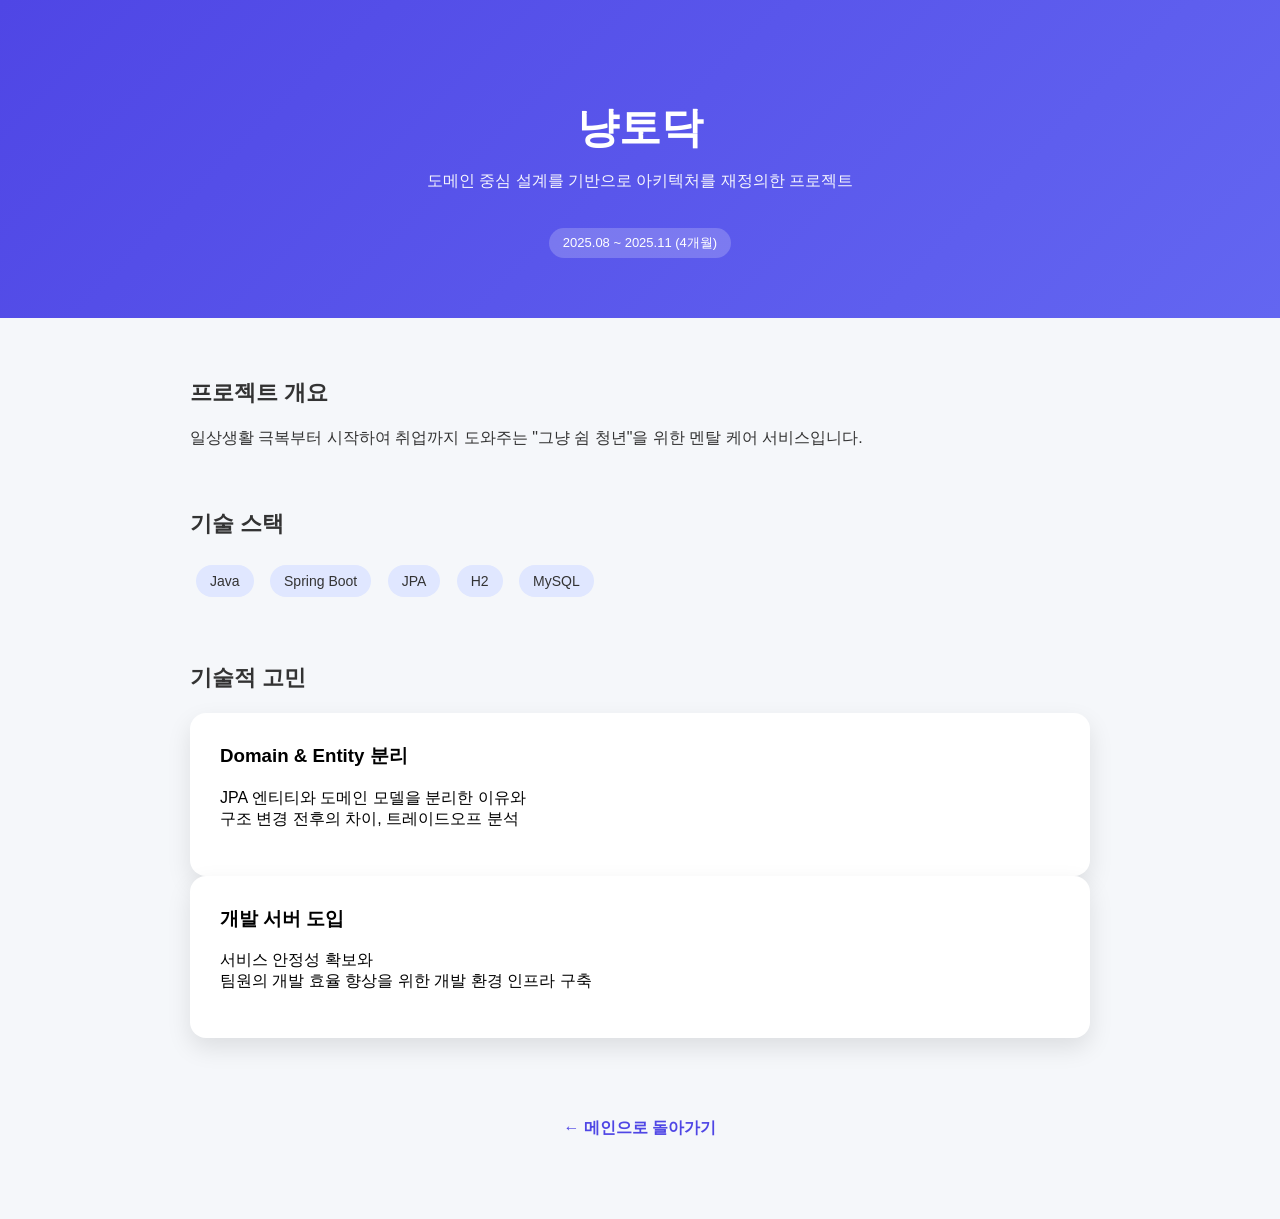
==== projects/nyangtodac/index.html @ 30ea1aba "냥토닥, 파도 추가" ====
<!DOCTYPE html>
<html lang="ko">
<head>
    <meta charset="UTF-8">
    <title>냥토닥 | Project</title>
    <style>
        body {
            margin: 0;
            font-family: Arial, sans-serif;
            background: #f5f7fa;
            color: #333;
        }

        /* HERO */
        .hero {
            padding: 100px 20px 60px 20px;
            text-align: center;
            background: linear-gradient(135deg, #4f46e5, #6366f1);
            color: white;
        }

        .hero h1 {
            margin: 0;
            font-size: 42px;
        }

        .hero p {
            margin-top: 15px;
            font-size: 16px;
            opacity: 0.95;
        }

        .badge {
            display: inline-block;
            margin-top: 20px;
            padding: 6px 14px;
            border-radius: 20px;
            font-size: 13px;
            background: rgba(255,255,255,0.2);
        }

        /* CONTENT */
        .container {
            max-width: 900px;
            margin: 60px auto;
            padding: 0 20px;
        }

        .section {
            margin-bottom: 60px;
	gap: 28px;
        }

        .section h2 {
            margin-bottom: 20px;
            font-size: 22px;
        }

        .stack span {
            display: inline-block;
            margin: 6px;
            padding: 8px 14px;
            border-radius: 20px;
            background: #e0e7ff;
            font-size: 14px;
        }

        /* Card */
        .card {
            padding: 30px;
            border-radius: 16px;
            background: white;
            box-shadow: 0 10px 25px rgba(0, 0, 0, 0.1);
            text-decoration: none;
            color: black;
            display: block;
            transition: all 0.3s ease;
        }

        .card:hover {
            transform: translateY(-6px);
            box-shadow: 0 18px 35px rgba(0, 0, 0, 0.15);
        }

        .card h3 {
            margin-top: 0;
        }

        .back {
            text-align: center;
            margin: 80px 0;
        }

        .back a {
            text-decoration: none;
            color: #4f46e5;
            font-weight: bold;
        }

        .back a:hover {
            text-decoration: underline;
        }
    </style>
</head>
<body>

<!-- HERO -->
<section class="hero">
    <h1>냥토닥</h1>
    <p>도메인 중심 설계를 기반으로 아키텍처를 재정의한 프로젝트</p>
    <div class="badge">2025.08 ~ 2025.11 (4개월)</div>
</section>

<div class="container">

    <!-- 프로젝트 소개 -->
    <div class="section">
        <h2>프로젝트 개요</h2>
        <p>일상생활 극복부터 시작하여 취업까지 도와주는 "그냥 쉼 청년"을 위한 멘탈 케어 서비스입니다.
        </p>
    </div>

    <!-- 기술 스택 -->
    <div class="section">
        <h2>기술 스택</h2>
        <div class="stack">
            <span>Java</span>
            <span>Spring Boot</span>
            <span>JPA</span>
            <span>H2</span>
            <span>MySQL</span>
        </div>
    </div>

    <div class="section">
        <h2>기술적 고민</h2>

        <a href="domain-entity-segregate.html" class="card">
            <h3>Domain & Entity 분리</h3>
            <p>
                JPA 엔티티와 도메인 모델을 분리한 이유와<br>
                구조 변경 전후의 차이, 트레이드오프 분석
            </p>
        </a>
        <a href="dev-infra.html" class="card">
            <h3>개발 서버 도입</h3>
            <p>
                서비스 안정성 확보와<br>
	    팀원의 개발 효율 향상을 위한 개발 환경 인프라 구축
            </p>
        </a>

    </div>


</div>

<div class="back">
    <a href="../../index.html">← 메인으로 돌아가기</a>
</div>

</body>
</html>
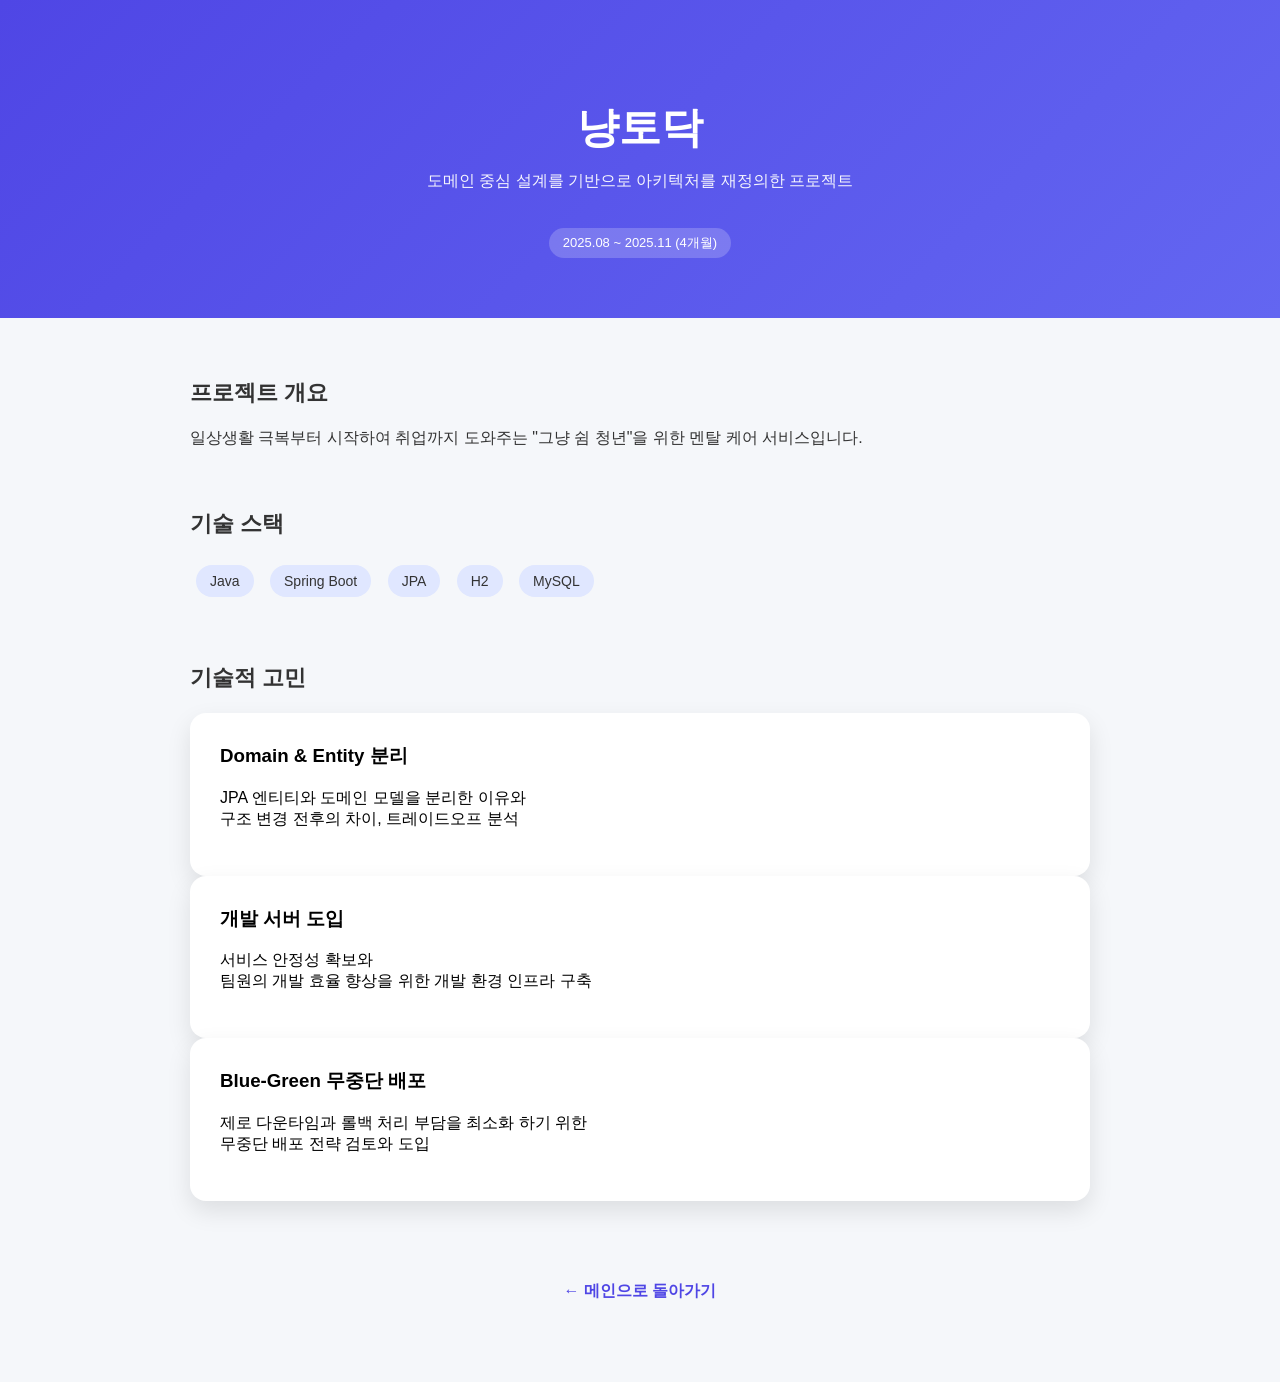
==== commit 76c1de68: "무중단 배포 추가, 배경 제거" ====
--- a/projects/nyangtodac/index.html
+++ b/projects/nyangtodac/index.html
@@ -149,6 +149,13 @@
 	    팀원의 개발 효율 향상을 위한 개발 환경 인프라 구축
             </p>
         </a>
+        <a href="blue-green.html" class="card">
+            <h3>Blue-Green 무중단 배포</h3>
+            <p>
+                제로 다운타임과 롤백 처리 부담을 최소화 하기 위한 <br>
+                무중단 배포 전략 검토와 도입
+            </p>
+        </a>
 
     </div>
 
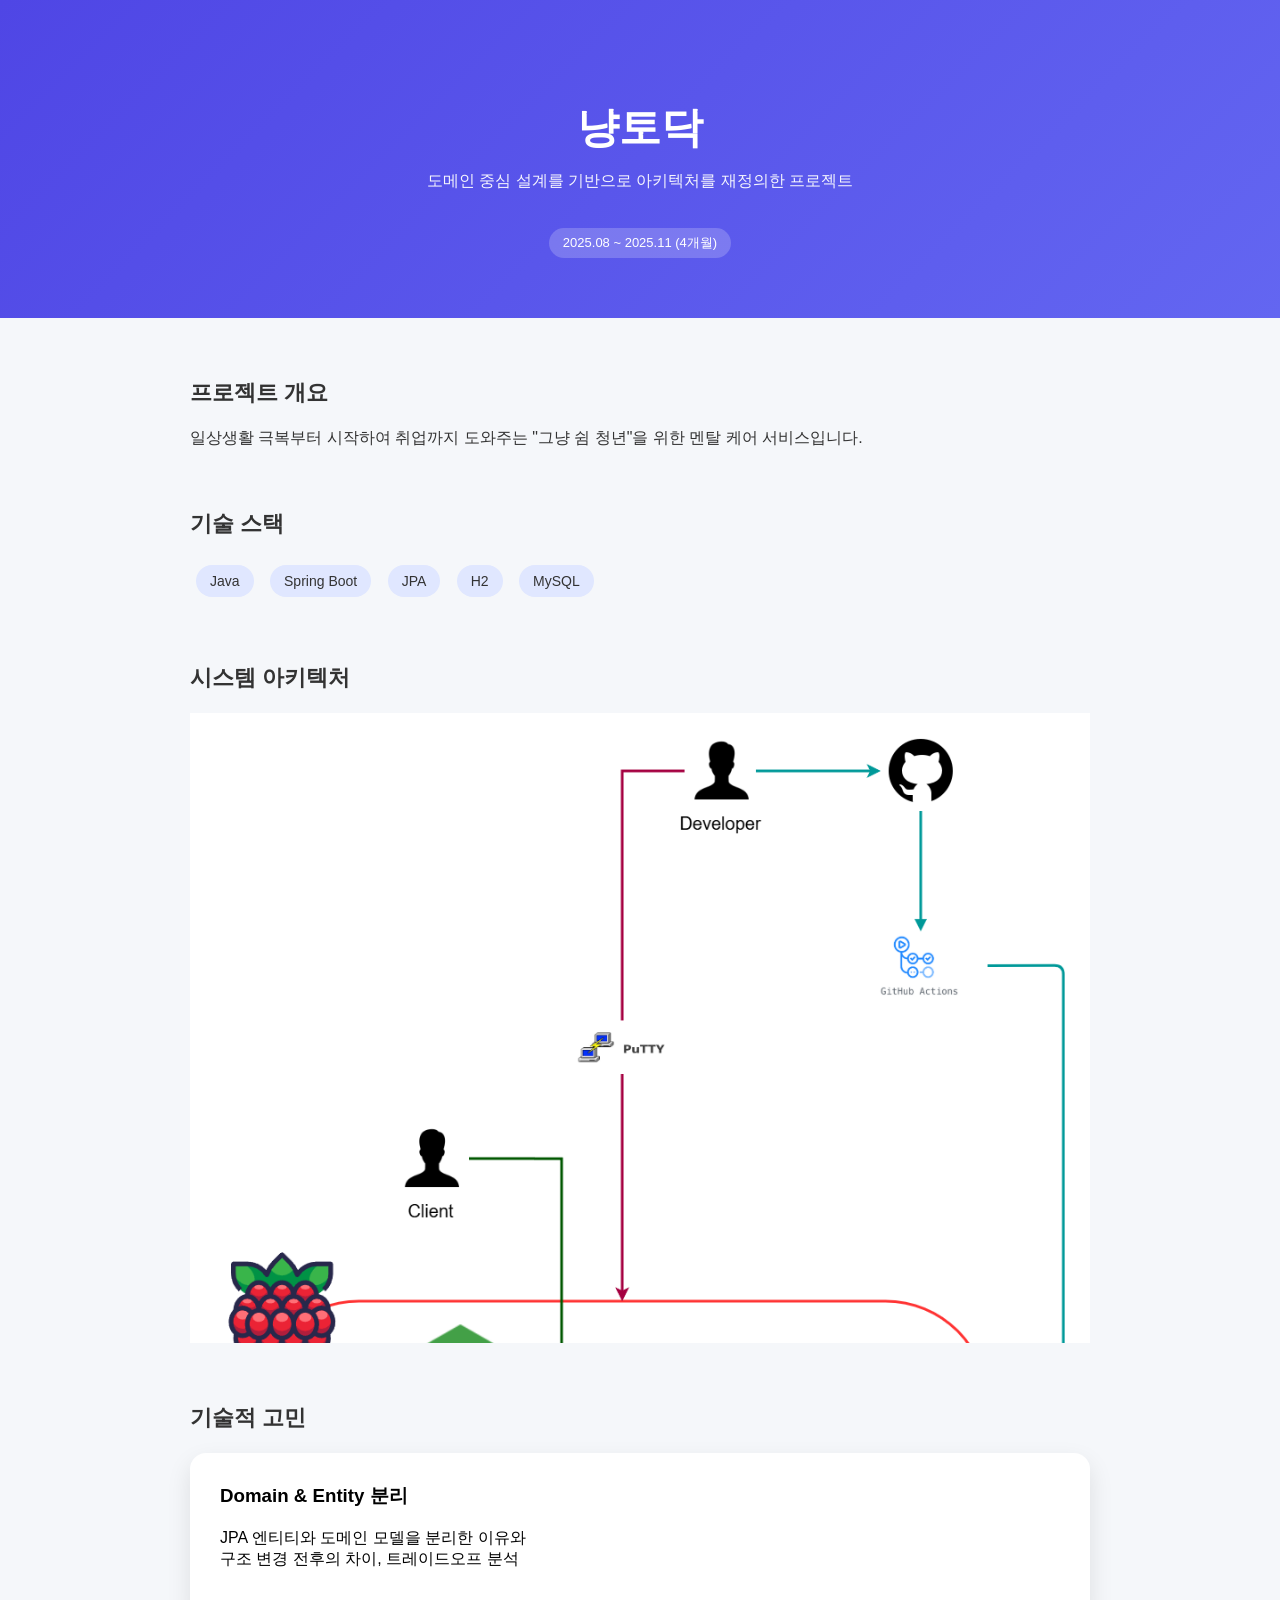
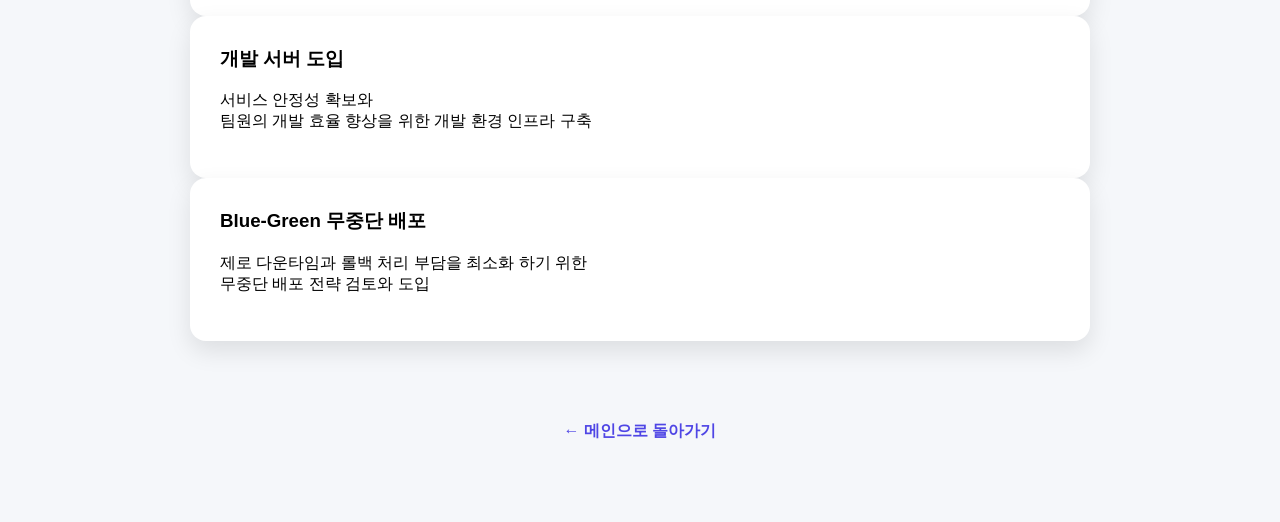
==== commit 76335a71: "시스템 아키텍처 추가" ====
--- a/projects/nyangtodac/index.html
+++ b/projects/nyangtodac/index.html
@@ -36,7 +36,7 @@
             padding: 6px 14px;
             border-radius: 20px;
             font-size: 13px;
-            background: rgba(255,255,255,0.2);
+            background: rgba(255, 255, 255, 0.2);
         }
 
         /* CONTENT */
@@ -48,7 +48,7 @@
 
         .section {
             margin-bottom: 60px;
-	gap: 28px;
+            gap: 28px;
         }
 
         .section h2 {
@@ -132,6 +132,14 @@
         </div>
     </div>
 
+    <!-- 시스템 아키텍처 -->
+    <div class="section">
+        <h2>시스템 아키텍처</h2>
+        <div style="max-height: 70vh; overflow-y: auto; margin-top: 20px;">
+            <img src="../../images/nyangtodac_architecture.PNG" alt="냥토닥 아키텍처" style="max-width:100%; height:auto;">
+        </div>
+    </div>
+
     <div class="section">
         <h2>기술적 고민</h2>
 
@@ -146,7 +154,7 @@
             <h3>개발 서버 도입</h3>
             <p>
                 서비스 안정성 확보와<br>
-	    팀원의 개발 효율 향상을 위한 개발 환경 인프라 구축
+                팀원의 개발 효율 향상을 위한 개발 환경 인프라 구축
             </p>
         </a>
         <a href="blue-green.html" class="card">
